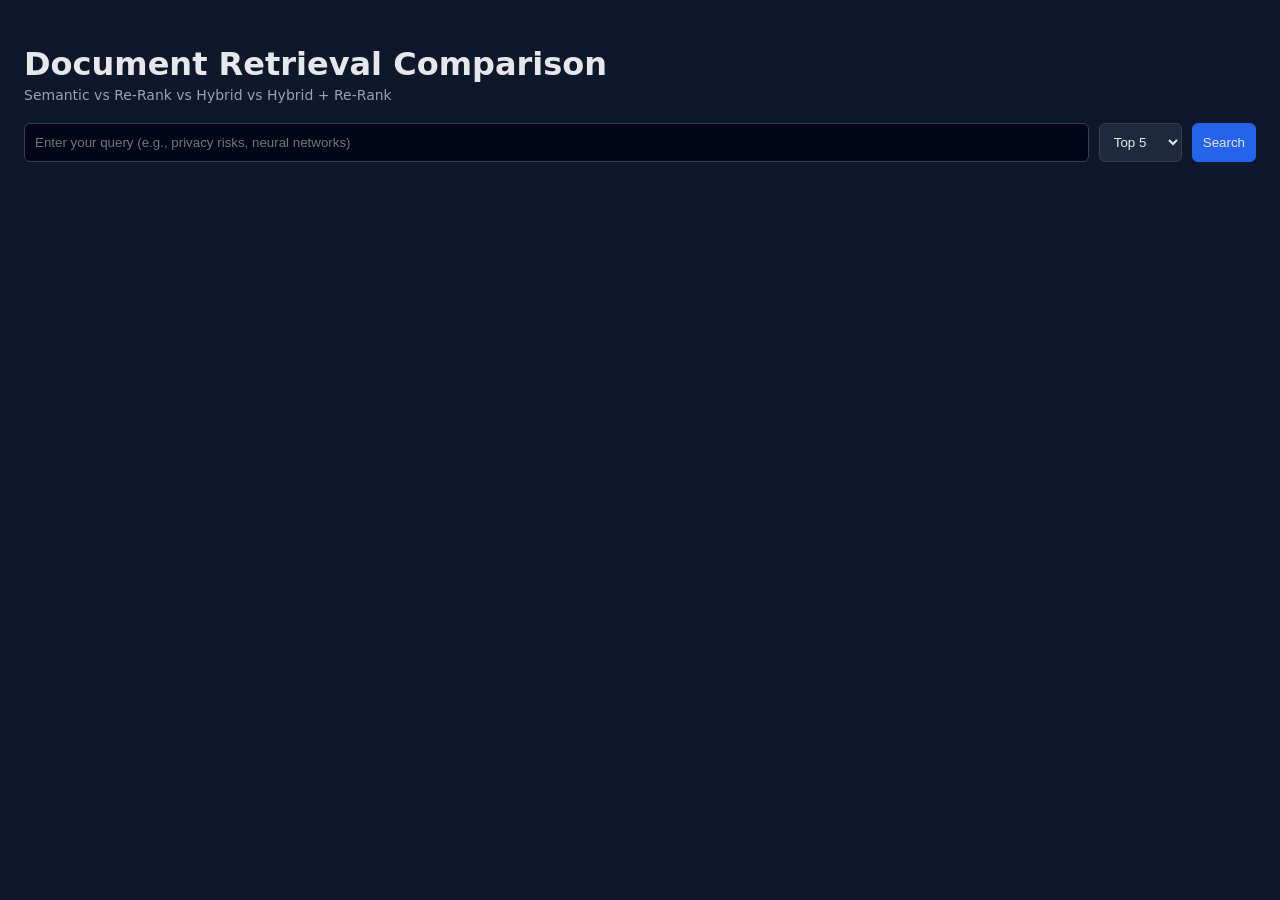
==== static/index.html @ 610a4df4 "Initial commit" ====
<!DOCTYPE html>
<html lang="en">
<head>
  <meta charset="UTF-8" />
  <title>P2 Document Retrieval</title>
  <meta name="viewport" content="width=device-width, initial-scale=1.0" />
  <link rel="stylesheet" href="/static/style.css" />
</head>

<body>
  <div class="container">
    <h1>Document Retrieval Comparison</h1>
    <p class="subtitle">
      Semantic vs Re-Rank vs Hybrid vs Hybrid + Re-Rank
    </p>

    <!-- Search box -->
    <div class="search-box">
      <input
        id="query"
        type="text"
        placeholder="Enter your query (e.g., privacy risks, neural networks)"
      />
      <select id="topK">
        <option value="5" selected>Top 5</option>
        <option value="8">Top 8</option>
        <option value="10">Top 10</option>
      </select>
      <button onclick="runSearch()">Search</button>
    </div>

    <!-- Results -->
    <div id="results" class="results-grid"></div>
  </div>

<script>
async function postSearch(payload) {
  const r = await fetch("/search", {
    method: "POST",
    headers: { "Content-Type": "application/json" },
    body: JSON.stringify(payload),
  });
  if (!r.ok) throw new Error("Search failed");
  return (await r.json()).results || [];
}

function formatResult(r, mode) {
  const md = r.metadata || {};
  const name = md.filename || r.id;

  let scoreLine = "";
  if (mode === "semantic") {
    scoreLine = `dist: ${r.distance?.toFixed(3)}`;
  } else if (mode === "rerank") {
    scoreLine = `dist: ${r.distance?.toFixed(3)} | rerank: ${r.rerank_score?.toFixed(3)}`;
  } else if (mode === "hybrid") {
    scoreLine = `rrf: ${r.rrf_score?.toFixed(3)} | bm25: ${r.bm25_score?.toFixed(3) ?? "-"}`;
  } else {
    scoreLine =
      `rrf: ${r.rrf_score?.toFixed(3)} | bm25: ${r.bm25_score?.toFixed(3) ?? "-"} | rerank: ${r.rerank_score?.toFixed(3)}`;
  }

  return `
    <div class="result">
      <div class="file">${name}</div>
      <div class="score">${scoreLine}</div>
      <div class="text">${(r.text || "").slice(0, 300)}...</div>
    </div>
  `;
}

function renderColumn(title, mode, results) {
  return `
    <div class="column">
      <h3>${title}</h3>
      ${results.length === 0 ? "<p class='empty'>No results</p>" :
        results.map(r => formatResult(r, mode)).join("")}
    </div>
  `;
}

async function runSearch() {
  const query = document.getElementById("query").value.trim();
  const n = Number(document.getElementById("topK").value);
  if (!query) return;

  document.getElementById("results").innerHTML = "<p>Searching…</p>";

  try {
    const [
      semantic,
      rerank,
      hybrid,
      hybridRerank
    ] = await Promise.all([
      postSearch({ query, n_results: n, use_hybrid: false, use_reranking: false }),
      postSearch({ query, n_results: n, use_hybrid: false, use_reranking: true }),
      postSearch({ query, n_results: n, use_hybrid: true,  use_reranking: false }),
      postSearch({ query, n_results: n, use_hybrid: true,  use_reranking: true }),
    ]);

    document.getElementById("results").innerHTML = `
      ${renderColumn("Semantic Only", "semantic", semantic)}
      ${renderColumn("Retrieve + Re-Rank", "rerank", rerank)}
      ${renderColumn("Hybrid (BM25 + Semantic)", "hybrid", hybrid)}
      ${renderColumn("Hybrid + Re-Rank", "hybrid_rerank", hybridRerank)}
    `;
  } catch (e) {
    document.getElementById("results").innerHTML =
      "<p class='error'>Search failed</p>";
  }
}
</script>
</body>
</html>
---- static/style.css ----
body {
  margin: 0;
  font-family: system-ui, -apple-system, BlinkMacSystemFont, sans-serif;
  background: #0f172a;
  color: #e5e7eb;
}

.container {
  max-width: 1400px;
  margin: auto;
  padding: 24px;
}

h1 {
  margin-bottom: 4px;
}

.subtitle {
  margin-top: 0;
  color: #94a3b8;
  font-size: 14px;
}

.search-box {
  display: flex;
  gap: 10px;
  margin: 20px 0;
}

.search-box input {
  flex: 1;
  padding: 10px;
  border-radius: 6px;
  border: 1px solid #334155;
  background: #020617;
  color: #e5e7eb;
}

.search-box select,
.search-box button {
  padding: 10px;
  border-radius: 6px;
  border: 1px solid #334155;
  background: #1e293b;
  color: #e5e7eb;
}

.search-box button {
  cursor: pointer;
  background: #2563eb;
  border-color: #2563eb;
}

.search-box button:hover {
  background: #1d4ed8;
}

.results-grid {
  display: grid;
  grid-template-columns: repeat(4, 1fr);
  gap: 14px;
}

@media (max-width: 1200px) {
  .results-grid {
    grid-template-columns: repeat(2, 1fr);
  }
}

@media (max-width: 700px) {
  .results-grid {
    grid-template-columns: 1fr;
  }
}

.column {
  background: #020617;
  border: 1px solid #1e293b;
  border-radius: 10px;
  padding: 12px;
}

.column h3 {
  margin-top: 0;
  margin-bottom: 10px;
  font-size: 14px;
  text-align: center;
  color: #93c5fd;
}

.result {
  border: 1px solid #1e293b;
  border-radius: 8px;
  padding: 8px;
  margin-bottom: 8px;
  background: #020617;
}

.file {
  font-size: 12px;
  font-weight: 700;
  margin-bottom: 4px;
  color: #e5e7eb;
}

.score {
  font-size: 11px;
  color: #a5b4fc;
  margin-bottom: 6px;
}

.text {
  font-size: 12px;
  color: #cbd5f5;
  line-height: 1.3;
}

.empty {
  font-size: 12px;
  color: #64748b;
  text-align: center;
}

.error {
  color: #f87171;
}
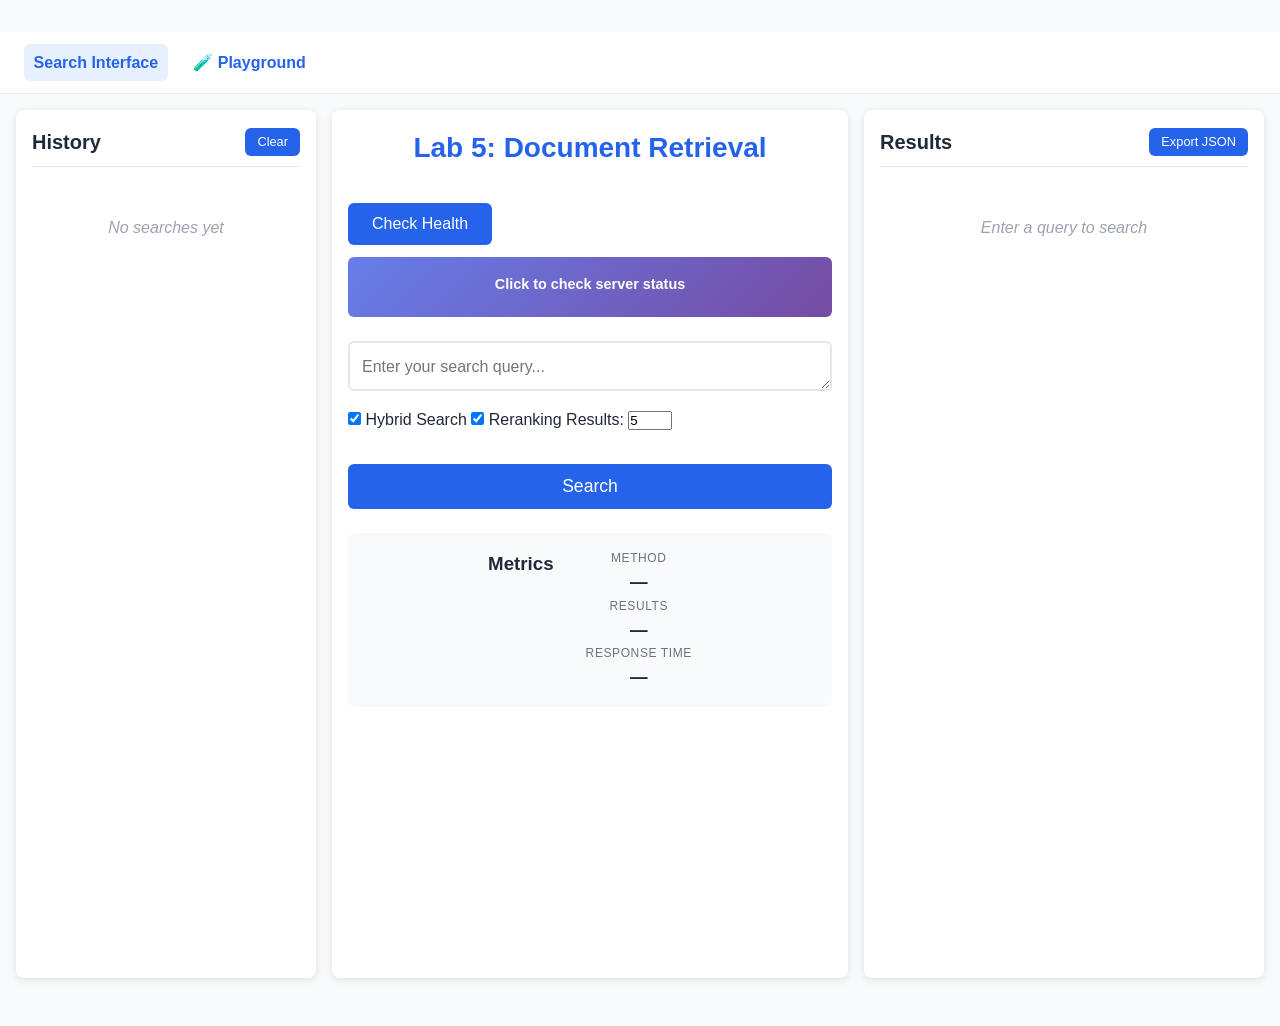
==== commit 9019a52a: "Import p3-trial code" ====
--- a/static/index.html
+++ b/static/index.html
@@ -1,115 +1,103 @@
 <!DOCTYPE html>
 <html lang="en">
+<!--
+@author: Alok Katiyar
+Seattle University, ARIN 5360
+@see: https://catalog.seattleu.edu/preview_course_nopop.php?catoid=55&coid=190380
+@version: 2.0.0+w26
+-->
 <head>
-  <meta charset="UTF-8" />
-  <title>P2 Document Retrieval</title>
-  <meta name="viewport" content="width=device-width, initial-scale=1.0" />
-  <link rel="stylesheet" href="/static/style.css" />
+    <meta charset="UTF-8">
+    <meta name="viewport" content="width=device-width, initial-scale=1.0">
+    <title>P2 Document Retrieval System</title>
+    <link rel="stylesheet" href="style.css">
 </head>
-
 <body>
-  <div class="container">
-    <h1>Document Retrieval Comparison</h1>
-    <p class="subtitle">
-      Semantic vs Re-Rank vs Hybrid vs Hybrid + Re-Rank
-    </p>
-
-    <!-- Search box -->
-    <div class="search-box">
-      <input
-        id="query"
-        type="text"
-        placeholder="Enter your query (e.g., privacy risks, neural networks)"
-      />
-      <select id="topK">
-        <option value="5" selected>Top 5</option>
-        <option value="8">Top 8</option>
-        <option value="10">Top 10</option>
-      </select>
-      <button onclick="runSearch()">Search</button>
+<nav class="top-nav">
+  <a href="/" class="active">Search Interface</a>
+  <a href="/playground.html">🧪 Playground</a>
+</nav>
+<div class="main-container">
+    <!-- LEFT PANEL: Question History -->
+    <div class="panel history-panel">
+        <div class="panel-header">
+            <h2>History</h2>
+            <button class="btn-small" onclick="clearHistory()">Clear</button>
+        </div>
+        <div id="historyList" class="history-list">
+            <div class="empty-state">No searches yet</div>
+        </div>
     </div>
 
-    <!-- Results -->
-    <div id="results" class="results-grid"></div>
+    <!-- CENTER PANEL: Question Input -->
+    <div class="panel search-panel">
+        <h1>Lab 5: Document Retrieval</h1>
+
+        <!-- Health Section (kept from original) -->
+        <div class="health-section">
+            <button id="healthButton" onclick="displayHealth()">Check Health</button>
+            <div id="health-status">Click to check server status</div>
+        </div>
+
+        <!-- Search Input -->
+        <div class="search-section">
+            <textarea
+                id="queryInput"
+                placeholder="Enter your search query..."
+                rows="3"
+            ></textarea>
+
+            <div class="search-options">
+  <label class="option">
+    <input type="checkbox" id="useHybrid" checked>
+    Hybrid Search
+  </label>
+
+  <label class="option">
+    <input type="checkbox" id="useReranking" checked>
+    Reranking
+  </label>
+
+  <label class="option">
+    Results:
+    <input type="number" id="numResults" min="1" max="20" value="5">
+  </label>
+</div>
+
+            <button id="searchButton" onclick="performSearch()">Search</button>
+        </div>
+
+        <div class="metrics-section">
+  <h3>Metrics</h3>
+  <div class="metrics-grid">
+    <div class="metric">
+      <div class="metric-label">Method</div>
+      <div id="methodValue" class="metric-value">—</div>
+    </div>
+    <div class="metric">
+      <div class="metric-label">Results</div>
+      <div id="countValue" class="metric-value">—</div>
+    </div>
+    <div class="metric">
+      <div class="metric-label">Response Time</div>
+      <div id="timeValue" class="metric-value">—</div>
+    </div>
   </div>
+</div>
+    </div>
 
-<script>
-async function postSearch(payload) {
-  const r = await fetch("/search", {
-    method: "POST",
-    headers: { "Content-Type": "application/json" },
-    body: JSON.stringify(payload),
-  });
-  if (!r.ok) throw new Error("Search failed");
-  return (await r.json()).results || [];
-}
+    <!-- RIGHT PANEL: Results Display -->
+    <div class="panel results-panel">
+        <div class="panel-header">
+            <h2>Results</h2>
+            <button class="btn-small" onclick="exportResults()">Export JSON</button>
+        </div>
+        <div id="results" class="results-list">
+            <div class="empty-state">Enter a query to search</div>
+        </div>
+    </div>
+</div>
 
-function formatResult(r, mode) {
-  const md = r.metadata || {};
-  const name = md.filename || r.id;
-
-  let scoreLine = "";
-  if (mode === "semantic") {
-    scoreLine = `dist: ${r.distance?.toFixed(3)}`;
-  } else if (mode === "rerank") {
-    scoreLine = `dist: ${r.distance?.toFixed(3)} | rerank: ${r.rerank_score?.toFixed(3)}`;
-  } else if (mode === "hybrid") {
-    scoreLine = `rrf: ${r.rrf_score?.toFixed(3)} | bm25: ${r.bm25_score?.toFixed(3) ?? "-"}`;
-  } else {
-    scoreLine =
-      `rrf: ${r.rrf_score?.toFixed(3)} | bm25: ${r.bm25_score?.toFixed(3) ?? "-"} | rerank: ${r.rerank_score?.toFixed(3)}`;
-  }
-
-  return `
-    <div class="result">
-      <div class="file">${name}</div>
-      <div class="score">${scoreLine}</div>
-      <div class="text">${(r.text || "").slice(0, 300)}...</div>
-    </div>
-  `;
-}
-
-function renderColumn(title, mode, results) {
-  return `
-    <div class="column">
-      <h3>${title}</h3>
-      ${results.length === 0 ? "<p class='empty'>No results</p>" :
-        results.map(r => formatResult(r, mode)).join("")}
-    </div>
-  `;
-}
-
-async function runSearch() {
-  const query = document.getElementById("query").value.trim();
-  const n = Number(document.getElementById("topK").value);
-  if (!query) return;
-
-  document.getElementById("results").innerHTML = "<p>Searching…</p>";
-
-  try {
-    const [
-      semantic,
-      rerank,
-      hybrid,
-      hybridRerank
-    ] = await Promise.all([
-      postSearch({ query, n_results: n, use_hybrid: false, use_reranking: false }),
-      postSearch({ query, n_results: n, use_hybrid: false, use_reranking: true }),
-      postSearch({ query, n_results: n, use_hybrid: true,  use_reranking: false }),
-      postSearch({ query, n_results: n, use_hybrid: true,  use_reranking: true }),
-    ]);
-
-    document.getElementById("results").innerHTML = `
-      ${renderColumn("Semantic Only", "semantic", semantic)}
-      ${renderColumn("Retrieve + Re-Rank", "rerank", rerank)}
-      ${renderColumn("Hybrid (BM25 + Semantic)", "hybrid", hybrid)}
-      ${renderColumn("Hybrid + Re-Rank", "hybrid_rerank", hybridRerank)}
-    `;
-  } catch (e) {
-    document.getElementById("results").innerHTML =
-      "<p class='error'>Search failed</p>";
-  }
-}
-</script>
+<script src="search.js"></script>
 </body>
-</html>+</html>
--- a/static/style.css
+++ b/static/style.css
@@ -1,126 +1,515 @@
+/* Default Styles for Student Projects, v3 */
+
+/* Box sizing reset for easier sizing calculations */
+* {
+  box-sizing: border-box;
+  margin: 0;
+  padding: 0;
+}
+
+/* Root variables for easy theming */
+:root {
+  --primary-color: #2563eb;
+  --secondary-color: #10b981;
+  --text-color: #1f2937;
+  --background-color: #f9fafb;
+  --border-color: #e5e7eb;
+  --max-width: 800px;
+}
+
+/* Body defaults */
 body {
-  margin: 0;
-  font-family: system-ui, -apple-system, BlinkMacSystemFont, sans-serif;
-  background: #0f172a;
-  color: #e5e7eb;
-}
-
+  font-family: -apple-system, BlinkMacSystemFont, 'Segoe UI', Arial, sans-serif;
+  line-height: 1.6;
+  color: var(--text-color);
+  background-color: var(--background-color);
+  padding: 2rem 0;
+}
+
+/* Container for centering content */
 .container {
-  max-width: 1400px;
-  margin: auto;
-  padding: 24px;
-}
-
+  max-width: var(--max-width);
+  margin: 0 auto;
+  padding: 3rem;
+  background: white;
+  border-radius: 8px;
+  box-shadow: 0 1px 3px rgba(0, 0, 0, 0.1);
+  text-align: center;
+}
+
+/* Headings */
 h1 {
-  margin-bottom: 4px;
-}
-
-.subtitle {
-  margin-top: 0;
-  color: #94a3b8;
-  font-size: 14px;
-}
-
-.search-box {
+  color: var(--primary-color);
+  margin-bottom: 1rem;
+  font-size: 2.5rem;
+}
+
+/* Health status display */
+#health-status {
+  margin-top: 1.5rem;
+  padding: 1.5rem;
+  background: linear-gradient(135deg, #667eea 0%, #764ba2 100%);
+  color: white;
+  border-radius: 8px;
+  font-size: 1.25rem;
+  font-weight: 600;
+  min-height: 60px;
+  align-items: center;
+  justify-content: center;
+}
+
+#queryInput {
+    font-size: 20px;
+    padding: 12px;
+    height: 50px;
+    min-width: 400px;
+}
+
+
+/* Buttons */
+button {
+  background-color: var(--primary-color);
+  color: white;
+  border: none;
+  padding: 0.75rem 1.5rem;
+  border-radius: 6px;
+  font-size: 1rem;
+  cursor: pointer;
+  transition: background-color 0.2s;
+  margin-top: 1rem;
+}
+
+button:hover {
+  background-color: #1d4ed8;
+}
+
+/* Responsive images */
+img {
+  max-width: 100%;
+  height: auto;
+}
+
+/* Links */
+a {
+  color: var(--primary-color);
+  text-decoration: none;
+}
+
+a:hover {
+  text-decoration: underline;
+}
+
+/*
+ * Lab 5 Section 2.1: Three-Panel Layout Styles
+ * Append this to your existing style.css
+ */
+
+/* ===== MAIN LAYOUT ===== */
+.main-container {
+    display: grid;
+    grid-template-columns: 300px 1fr 400px;
+    gap: 1rem;
+    height: 100vh;
+    padding: 1rem;
+    box-sizing: border-box;
+}
+
+/* Responsive: Stack vertically on smaller screens */
+@media (max-width: 1200px) {
+    .main-container {
+        grid-template-columns: 1fr;
+        height: auto;
+        min-height: 100vh;
+    }
+
+    .panel {
+        max-height: 500px;
+    }
+}
+
+/* ===== PANEL BASE STYLES ===== */
+.panel {
+    background: white;
+    border-radius: 8px;
+    box-shadow: 0 2px 8px rgba(0, 0, 0, 0.1);
+    padding: 1rem;
+    display: flex;
+    flex-direction: column;
+    overflow: hidden;
+}
+
+.panel-header {
+    display: flex;
+    justify-content: space-between;
+    align-items: center;
+    margin-bottom: 1rem;
+    padding-bottom: 0.5rem;
+    border-bottom: 1px solid var(--border-color);
+}
+
+.panel-header h2 {
+    margin: 0;
+    font-size: 1.25rem;
+    color: var(--text-color);
+}
+
+/* ===== LEFT PANEL: HISTORY ===== */
+.history-panel {
+    min-width: 250px;
+}
+
+.history-list {
+    flex: 1;
+    overflow-y: auto;
+}
+
+/* ===== HISTORY ITEMS ===== */
+.history-item {
+    padding: 0.75rem;
+    border: 1px solid var(--border-color);
+    border-radius: 6px;
+    margin-bottom: 0.5rem;
+    cursor: pointer;
+    transition: all 0.2s ease;
+}
+
+.history-item:hover {
+    background-color: #f0f7ff;
+    border-color: var(--primary-color);
+}
+
+.history-question {
+    font-size: 0.9rem;
+    color: var(--text-color);
+    margin-bottom: 0.25rem;
+    /* Truncate long questions */
+    overflow: hidden;
+    text-overflow: ellipsis;
+    white-space: nowrap;
+}
+
+.history-meta {
+    font-size: 0.75rem;
+    color: #6b7280;
+    display: flex;
+    justify-content: space-between;
+}
+
+/* ===== CENTER PANEL: SEARCH ===== */
+.search-panel {
+    display: flex;
+    flex-direction: column;
+    align-items: center;
+}
+
+.search-panel h1 {
+    font-size: 1.75rem;
+    margin-bottom: 1rem;
+}
+
+.health-section {
+    width: 100%;
+    margin-bottom: 1.5rem;
+}
+
+#health-status {
+    margin-top: 0.75rem;
+    padding: 1rem;
+    background: linear-gradient(135deg, #667eea 0%, #764ba2 100%);
+    color: white;
+    border-radius: 6px;
+    font-size: 0.9rem;
+    text-align: center;
+}
+
+.search-section {
+    width: 100%;
+    display: flex;
+    flex-direction: column;
+    gap: 1rem;
+}
+
+#queryInput {
+    width: 100%;
+    padding: 0.75rem;
+    font-size: 1rem;
+    border: 2px solid var(--border-color);
+    border-radius: 6px;
+    resize: vertical;
+    font-family: inherit;
+    line-height: 1.5;
+}
+
+#queryInput:focus {
+    outline: none;
+    border-color: var(--primary-color);
+    box-shadow: 0 0 0 3px rgba(37, 99, 235, 0.1);
+}
+
+#searchButton {
+    width: 100%;
+    padding: 0.75rem;
+    font-size: 1.1rem;
+}
+
+/* ===== SEARCH CONTROLS ===== */
+.search-controls {
+    display: flex;
+    gap: 1.5rem;
+    align-items: center;
+    flex-wrap: wrap;
+    justify-content: center;
+}
+
+.checkbox-label {
+    display: flex;
+    align-items: center;
+    gap: 0.5rem;
+    font-size: 0.9rem;
+    cursor: pointer;
+}
+
+.checkbox-label input[type="checkbox"] {
+    width: 18px;
+    height: 18px;
+    cursor: pointer;
+}
+
+.number-label {
+    display: flex;
+    align-items: center;
+    gap: 0.5rem;
+    font-size: 0.9rem;
+}
+
+.number-label input[type="number"] {
+    width: 60px;
+    padding: 0.25rem 0.5rem;
+    font-size: 0.9rem;
+    border: 1px solid var(--border-color);
+    border-radius: 4px;
+    text-align: center;
+}
+
+/* ===== BUTTON STATES ===== */
+#searchButton:disabled {
+    background-color: #9ca3af;
+    cursor: not-allowed;
+}
+
+/* ===== METRICS DISPLAY ===== */
+.metrics-section {
+    display: flex;
+    gap: 2rem;
+    margin-top: 1.5rem;
+    padding: 1rem;
+    background-color: #f9fafb;
+    border-radius: 6px;
+    width: 100%;
+    justify-content: center;
+}
+
+.metric {
+    display: flex;
+    flex-direction: column;
+    align-items: center;
+}
+
+.metric-label {
+    font-size: 0.75rem;
+    color: #6b7280;
+    text-transform: uppercase;
+    letter-spacing: 0.05em;
+}
+
+.metric-value {
+    font-size: 1.1rem;
+    font-weight: 600;
+    color: var(--text-color);
+}
+
+.top-nav {
   display: flex;
-  gap: 10px;
-  margin: 20px 0;
-}
-
-.search-box input {
-  flex: 1;
-  padding: 10px;
+  gap: 1rem;
+  align-items: center;
+  padding: 0.75rem 1.5rem;
+  background: white;
+  border-bottom: 1px solid var(--border-color);
+}
+
+.top-nav a {
+  text-decoration: none;
+  color: var(--primary-color);
+  font-weight: 600;
+  padding: 0.35rem 0.6rem;
   border-radius: 6px;
-  border: 1px solid #334155;
-  background: #020617;
-  color: #e5e7eb;
-}
-
-.search-box select,
-.search-box button {
-  padding: 10px;
-  border-radius: 6px;
-  border: 1px solid #334155;
-  background: #1e293b;
-  color: #e5e7eb;
-}
-
-.search-box button {
-  cursor: pointer;
-  background: #2563eb;
-  border-color: #2563eb;
-}
-
-.search-box button:hover {
-  background: #1d4ed8;
-}
-
-.results-grid {
-  display: grid;
-  grid-template-columns: repeat(4, 1fr);
-  gap: 14px;
-}
-
-@media (max-width: 1200px) {
-  .results-grid {
-    grid-template-columns: repeat(2, 1fr);
-  }
-}
-
-@media (max-width: 700px) {
-  .results-grid {
-    grid-template-columns: 1fr;
-  }
-}
-
-.column {
-  background: #020617;
-  border: 1px solid #1e293b;
-  border-radius: 10px;
-  padding: 12px;
-}
-
-.column h3 {
-  margin-top: 0;
-  margin-bottom: 10px;
-  font-size: 14px;
-  text-align: center;
-  color: #93c5fd;
-}
-
-.result {
-  border: 1px solid #1e293b;
-  border-radius: 8px;
-  padding: 8px;
-  margin-bottom: 8px;
-  background: #020617;
-}
-
-.file {
-  font-size: 12px;
-  font-weight: 700;
-  margin-bottom: 4px;
-  color: #e5e7eb;
-}
-
-.score {
-  font-size: 11px;
-  color: #a5b4fc;
-  margin-bottom: 6px;
-}
-
-.text {
-  font-size: 12px;
-  color: #cbd5f5;
-  line-height: 1.3;
-}
-
-.empty {
-  font-size: 12px;
-  color: #64748b;
-  text-align: center;
+}
+
+.top-nav a:hover {
+  background: #f3f4f6;
+}
+
+.top-nav a.active {
+  background: rgba(59, 130, 246, 0.12);
+}
+
+/* ===== RIGHT PANEL: RESULTS ===== */
+.results-panel {
+    min-width: 350px;
+}
+
+.results-list {
+    flex: 1;
+    overflow-y: auto;
+}
+
+/* ===== RESULT CARDS ===== */
+.result-card {
+    border: 1px solid var(--border-color);
+    border-radius: 8px;
+    padding: 1rem;
+    margin-bottom: 0.75rem;
+    transition: all 0.2s ease;
+}
+
+.result-card:hover {
+    box-shadow: 0 4px 12px rgba(0, 0, 0, 0.1);
+    border-color: var(--primary-color);
+}
+
+.result-header {
+    display: flex;
+    justify-content: space-between;
+    align-items: center;
+    margin-bottom: 0.5rem;
+}
+
+.result-rank {
+    font-weight: 700;
+    font-size: 1.1rem;
+    color: var(--primary-color);
+}
+
+.result-score {
+    font-size: 0.85rem;
+    color: var(--secondary-color);
+    font-weight: 600;
+}
+
+.result-metadata {
+    display: flex;
+    flex-wrap: wrap;
+    gap: 0.75rem;
+    margin-bottom: 0.75rem;
+    padding-bottom: 0.5rem;
+    border-bottom: 1px solid var(--border-color);
+}
+
+.metadata-item {
+    font-size: 0.8rem;
+    color: #6b7280;
+    background-color: #f3f4f6;
+    padding: 0.25rem 0.5rem;
+    border-radius: 4px;
+}
+
+.result-text {
+    font-size: 0.9rem;
+    line-height: 1.6;
+    color: var(--text-color);
+    /* Limit text display height with scroll */
+    max-height: 150px;
+    overflow-y: auto;
+}
+
+/* ===== UTILITY STYLES ===== */
+.btn-small {
+    padding: 0.4rem 0.75rem;
+    font-size: 0.8rem;
+    margin-top: 0;
+}
+
+.empty-state {
+    text-align: center;
+    color: #9ca3af;
+    padding: 2rem;
+    font-style: italic;
+}
+
+.loading {
+    text-align: center;
+    color: var(--primary-color);
+    padding: 2rem;
 }
 
 .error {
-  color: #f87171;
+    text-align: center;
+    color: #dc2626;
+    padding: 1rem;
+    background-color: #fef2f2;
+    border-radius: 6px;
+}
+
+/*
+ * Lab 5: Enhanced Result Card Styles
+ * Append this to your style.css
+ */
+
+/* ===== RESULT CARDS ===== */
+.result-card {
+    border: 1px solid var(--border-color);
+    border-radius: 8px;
+    padding: 1rem;
+    margin-bottom: 0.75rem;
+    transition: all 0.2s ease;
+}
+
+.result-card:hover {
+    box-shadow: 0 4px 12px rgba(0, 0, 0, 0.1);
+    border-color: var(--primary-color);
+}
+
+.result-header {
+    display: flex;
+    justify-content: space-between;
+    align-items: center;
+    margin-bottom: 0.5rem;
+}
+
+.result-rank {
+    font-weight: 700;
+    font-size: 1.1rem;
+    color: var(--primary-color);
+}
+
+.result-score {
+    font-size: 0.85rem;
+    color: var(--secondary-color);
+    font-weight: 600;
+}
+
+.result-metadata {
+    display: flex;
+    flex-wrap: wrap;
+    gap: 0.75rem;
+    margin-bottom: 0.75rem;
+    padding-bottom: 0.5rem;
+    border-bottom: 1px solid var(--border-color);
+}
+
+.metadata-item {
+    font-size: 0.8rem;
+    color: #6b7280;
+    background-color: #f3f4f6;
+    padding: 0.25rem 0.5rem;
+    border-radius: 4px;
+}
+
+.result-text {
+    font-size: 0.9rem;
+    line-height: 1.6;
+    color: var(--text-color);
+    /* Limit text display height with scroll */
+    max-height: 150px;
+    overflow-y: auto;
 }
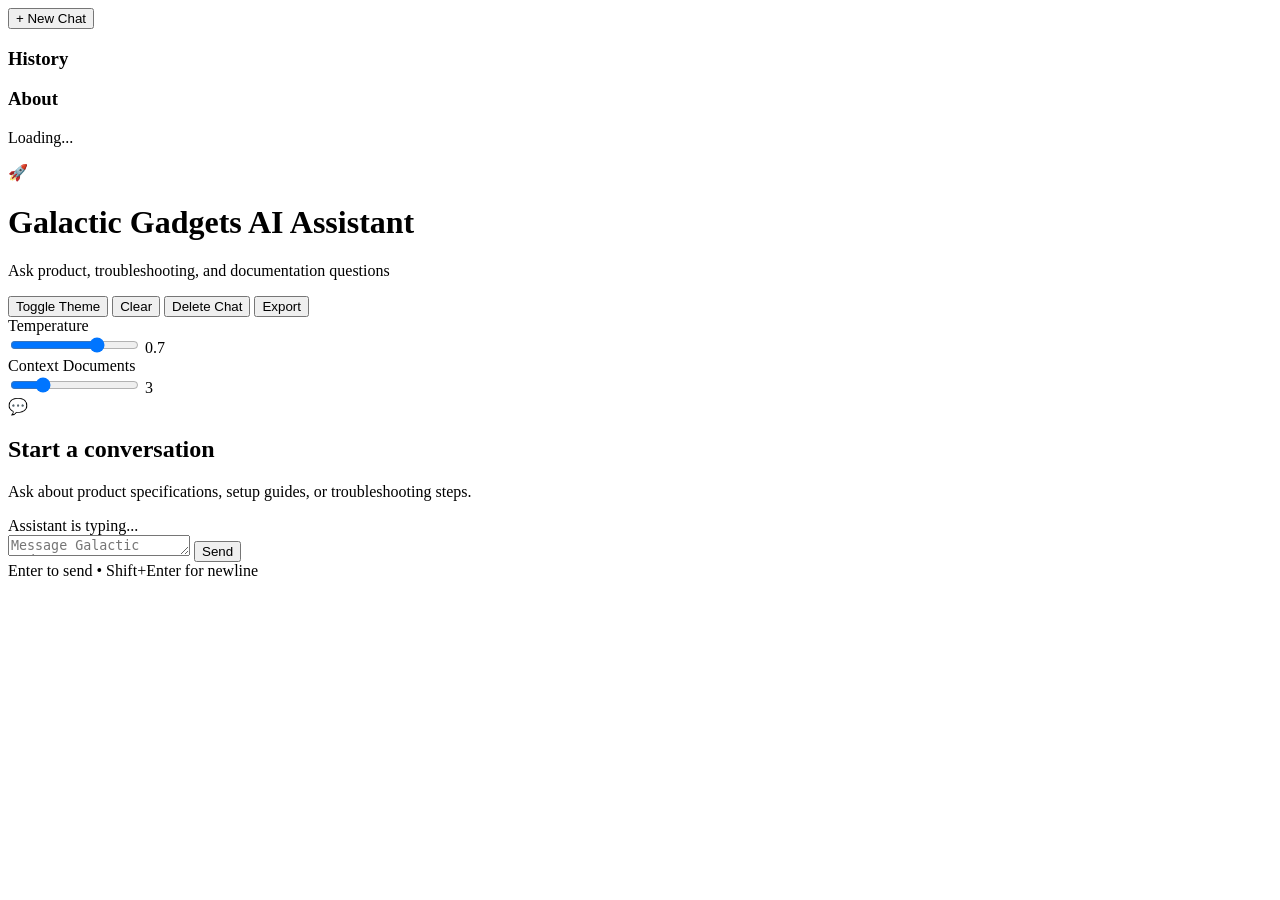
==== commit e93bca33: "Fixed pipeline and added more test to increase coverage" ====
--- a/static/index.html
+++ b/static/index.html
@@ -1,103 +1,100 @@
 <!DOCTYPE html>
 <html lang="en">
-<!--
-@author: Alok Katiyar
-Seattle University, ARIN 5360
-@see: https://catalog.seattleu.edu/preview_course_nopop.php?catoid=55&coid=190380
-@version: 2.0.0+w26
--->
 <head>
-    <meta charset="UTF-8">
-    <meta name="viewport" content="width=device-width, initial-scale=1.0">
-    <title>P2 Document Retrieval System</title>
-    <link rel="stylesheet" href="style.css">
+  <meta charset="UTF-8" />
+  <title>Galactic Gadgets AI Assistant</title>
+  <meta name="viewport" content="width=device-width, initial-scale=1" />
+  <link rel="stylesheet" href="/style.css" />
 </head>
-<body>
-<nav class="top-nav">
-  <a href="/" class="active">Search Interface</a>
-  <a href="/playground.html">🧪 Playground</a>
-</nav>
-<div class="main-container">
-    <!-- LEFT PANEL: Question History -->
-    <div class="panel history-panel">
-        <div class="panel-header">
-            <h2>History</h2>
-            <button class="btn-small" onclick="clearHistory()">Clear</button>
+<body data-theme="light">
+  <div class="app-shell with-sidebar">
+    <aside class="sidebar">
+      <div class="sidebar-header">
+        <button id="newChat" class="btn btn-primary sidebar-full-btn" type="button">+ New Chat</button>
+      </div>
+
+      <div class="sidebar-section">
+        <div class="sidebar-title-row">
+          <h3>History</h3>
         </div>
-        <div id="historyList" class="history-list">
-            <div class="empty-state">No searches yet</div>
+        <div id="chatList" class="chat-list"></div>
+      </div>
+
+      <div class="sidebar-section about-panel">
+        <h3>About</h3>
+        <div id="aboutInfo" class="about-info">
+          <p>Loading...</p>
         </div>
-    </div>
+      </div>
+    </aside>
 
-    <!-- CENTER PANEL: Question Input -->
-    <div class="panel search-panel">
-        <h1>Lab 5: Document Retrieval</h1>
-
-        <!-- Health Section (kept from original) -->
-        <div class="health-section">
-            <button id="healthButton" onclick="displayHealth()">Check Health</button>
-            <div id="health-status">Click to check server status</div>
+    <div class="main-shell">
+      <header class="topbar">
+        <div class="brand">
+          <div class="brand-icon">🚀</div>
+          <div>
+            <h1>Galactic Gadgets AI Assistant</h1>
+            <p>Ask product, troubleshooting, and documentation questions</p>
+          </div>
         </div>
 
-        <!-- Search Input -->
-        <div class="search-section">
-            <textarea
-                id="queryInput"
-                placeholder="Enter your search query..."
-                rows="3"
-            ></textarea>
+        <div class="topbar-actions">
+          <button id="themeToggle" class="btn btn-secondary" type="button">Toggle Theme</button>
+          <button id="clearChat" class="btn btn-secondary" type="button">Clear</button>
+          <button id="deleteChat" class="btn btn-secondary" type="button">Delete Chat</button>
+          <button id="exportChat" class="btn btn-primary" type="button">Export</button>
+        </div>
+      </header>
 
-            <div class="search-options">
-  <label class="option">
-    <input type="checkbox" id="useHybrid" checked>
-    Hybrid Search
-  </label>
-
-  <label class="option">
-    <input type="checkbox" id="useReranking" checked>
-    Reranking
-  </label>
-
-  <label class="option">
-    Results:
-    <input type="number" id="numResults" min="1" max="20" value="5">
-  </label>
-</div>
-
-            <button id="searchButton" onclick="performSearch()">Search</button>
+      <section class="control-panel">
+        <div class="control-card">
+          <label for="temperatureSlider">Temperature</label>
+          <div class="slider-row">
+            <input id="temperatureSlider" type="range" min="0" max="1" step="0.1" value="0.7" />
+            <span id="temperatureValue" class="slider-value">0.7</span>
+          </div>
         </div>
 
-        <div class="metrics-section">
-  <h3>Metrics</h3>
-  <div class="metrics-grid">
-    <div class="metric">
-      <div class="metric-label">Method</div>
-      <div id="methodValue" class="metric-value">—</div>
-    </div>
-    <div class="metric">
-      <div class="metric-label">Results</div>
-      <div id="countValue" class="metric-value">—</div>
-    </div>
-    <div class="metric">
-      <div class="metric-label">Response Time</div>
-      <div id="timeValue" class="metric-value">—</div>
+        <div class="control-card">
+          <label for="contextSlider">Context Documents</label>
+          <div class="slider-row">
+            <input id="contextSlider" type="range" min="1" max="10" step="1" value="3" />
+            <span id="contextValue" class="slider-value">3</span>
+          </div>
+        </div>
+      </section>
+
+      <main class="chat-stage">
+        <div id="chatHistory" class="chat-history">
+          <div class="empty-state" id="emptyState">
+            <div class="empty-state-icon">💬</div>
+            <h2>Start a conversation</h2>
+            <p>Ask about product specifications, setup guides, or troubleshooting steps.</p>
+          </div>
+        </div>
+
+        <div id="typingIndicator" class="typing-indicator hidden">
+          <div class="typing-bubble">
+            <span></span><span></span><span></span>
+          </div>
+          <span>Assistant is typing...</span>
+        </div>
+      </main>
+
+      <form id="chatForm" class="composer">
+        <div class="composer-inner">
+          <textarea
+            id="questionInput"
+            rows="1"
+            placeholder="Message Galactic Gadgets AI Assistant..."
+          ></textarea>
+          <button class="btn btn-primary send-btn" type="submit">Send</button>
+        </div>
+        <div class="composer-hint">Enter to send • Shift+Enter for newline</div>
+      </form>
     </div>
   </div>
-</div>
-    </div>
 
-    <!-- RIGHT PANEL: Results Display -->
-    <div class="panel results-panel">
-        <div class="panel-header">
-            <h2>Results</h2>
-            <button class="btn-small" onclick="exportResults()">Export JSON</button>
-        </div>
-        <div id="results" class="results-list">
-            <div class="empty-state">Enter a query to search</div>
-        </div>
-    </div>
-</div>
-
-<script src="search.js"></script>
+  <script src="/chat.js"></script>
 </body>
-</html>
+</html>
